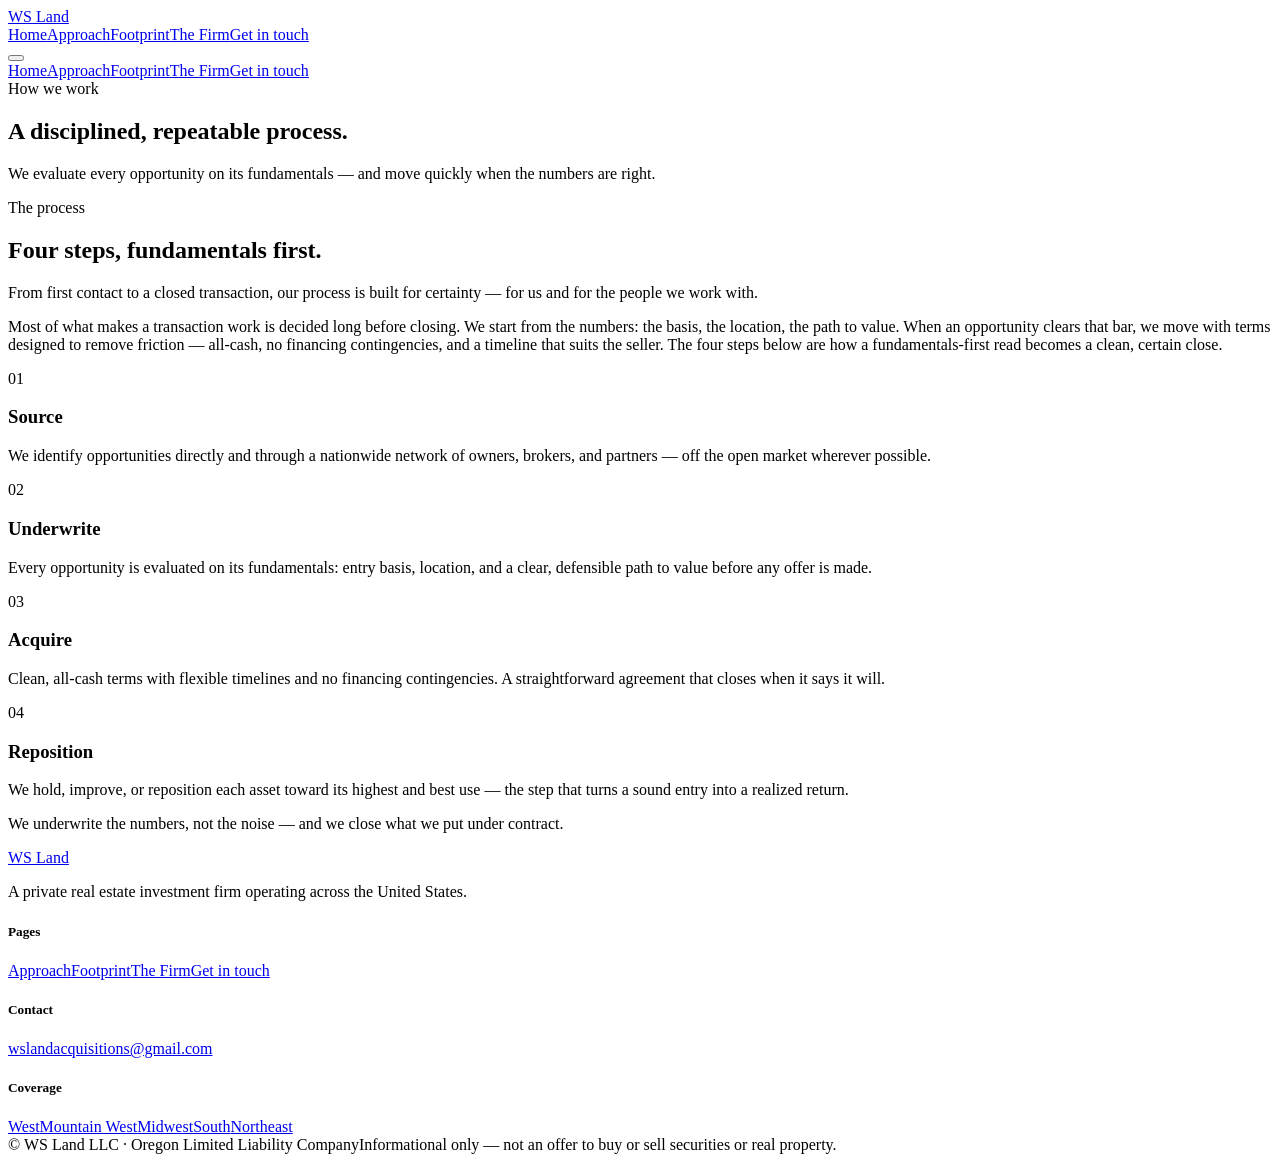
==== approach.html @ 8d70498f "Add approach.html - WS Land approach and process page" ====
<!DOCTYPE html><html lang="en"><head>
<meta charset="UTF-8"><meta name="viewport" content="width=device-width, initial-scale=1.0">
<title>Approach — WS Land</title>
<meta name="description" content="How WS Land sources, underwrites, acquires, and repositions residential property.">
<link rel="preconnect" href="https://fonts.googleapis.com"><link rel="preconnect" href="https://fonts.gstatic.com" crossorigin>
<link href="https://fonts.googleapis.com/css2?family=Archivo:wght@400;500;600;700&family=Fraunces:opsz,wght@9..144,400;9..144,500;9..144,600;9..144,700&family=Newsreader:ital,opsz,wght@0,6..72,400;0,6..72,500;1,6..72,400;1,6..72,500&display=swap" rel="stylesheet">
<link rel="stylesheet" href="assets/style.css">
</head><body>
<header class="nav"><div class="wrap nav-inner">
<a href="index.html" class="brand"><span class="mk"></span>WS Land</a>
<nav class="nav-links">
<a href="index.html">Home</a><a href="approach.html" class="active">Approach</a><a href="footprint.html">Footprint</a><a href="firm.html">The Firm</a><a href="contact.html" class="nav-cta">Get in touch</a>
</nav>
<button class="burger" id="burger" aria-label="Menu"><span></span><span></span><span></span></button>
</div></header>
<div class="mobile-menu" id="mobileMenu">
<a href="index.html">Home</a><a href="approach.html">Approach</a><a href="footprint.html">Footprint</a><a href="firm.html">The Firm</a><a href="contact.html">Get in touch</a>
</div>

<section class="page-head wrap">
  <span class="kicker">How we work</span>
  <h1>A disciplined, repeatable process.</h1>
  <p class="dek">We evaluate every opportunity on its fundamentals &mdash; and move quickly when the numbers are right.</p>
</section>

<section class="spread wrap">
  <aside class="rail reveal">
    <span class="kicker">The process</span>
    <h2>Four steps, fundamentals first.</h2>
    <p class="note">From first contact to a closed transaction, our process is built for certainty &mdash; for us and for the people we work with.</p>
  </aside>
  <div class="body-col">
    <p class="dropcap reveal">Most of what makes a transaction work is decided long before closing. We start from the numbers: the basis, the location, the path to value. When an opportunity clears that bar, we move with terms designed to remove friction &mdash; all-cash, no financing contingencies, and a timeline that suits the seller. The four steps below are how a fundamentals-first read becomes a clean, certain close.</p>
    <div class="steps-ed">
      <div class="step-ed reveal"><div class="s-num">01</div><div><h3>Source</h3><p>We identify opportunities directly and through a nationwide network of owners, brokers, and partners &mdash; off the open market wherever possible.</p></div></div>
      <div class="step-ed reveal"><div class="s-num">02</div><div><h3>Underwrite</h3><p>Every opportunity is evaluated on its fundamentals: entry basis, location, and a clear, defensible path to value before any offer is made.</p></div></div>
      <div class="step-ed reveal"><div class="s-num">03</div><div><h3>Acquire</h3><p>Clean, all-cash terms with flexible timelines and no financing contingencies. A straightforward agreement that closes when it says it will.</p></div></div>
      <div class="step-ed reveal"><div class="s-num">04</div><div><h3>Reposition</h3><p>We hold, improve, or reposition each asset toward its highest and best use &mdash; the step that turns a sound entry into a realized return.</p></div></div>
    </div>
    <p class="pullquote reveal">We underwrite the <span class="accent">numbers</span>, not the noise &mdash; and we close what we put under contract.</p>
  </div>
</section>

<footer><div class="wrap">
<div class="foot-top">
<div class="foot-brand"><a href="index.html" class="brand"><span class="mk"></span>WS Land</a><p>A private real estate investment firm operating across the United States.</p></div>
<div class="foot-cols">
<div class="foot-col"><h5>Pages</h5><a href="approach.html">Approach</a><a href="footprint.html">Footprint</a><a href="firm.html">The Firm</a><a href="contact.html">Get in touch</a></div>
<div class="foot-col"><h5>Contact</h5><a href="mailto:wslandacquisitions@gmail.com">wslandacquisitions@gmail.com</a></div>
<div class="foot-col"><h5>Coverage</h5><a href="footprint.html">West</a><a href="footprint.html">Mountain West</a><a href="footprint.html">Midwest</a><a href="footprint.html">South</a><a href="footprint.html">Northeast</a></div>
</div></div>
<div class="foot-bottom"><span>&copy; <span id="yr"></span> WS Land LLC &middot; Oregon Limited Liability Company</span><span>Informational only &mdash; not an offer to buy or sell securities or real property.</span></div>
</div></footer>
<script src="assets/app.js"></script>
</body></html>
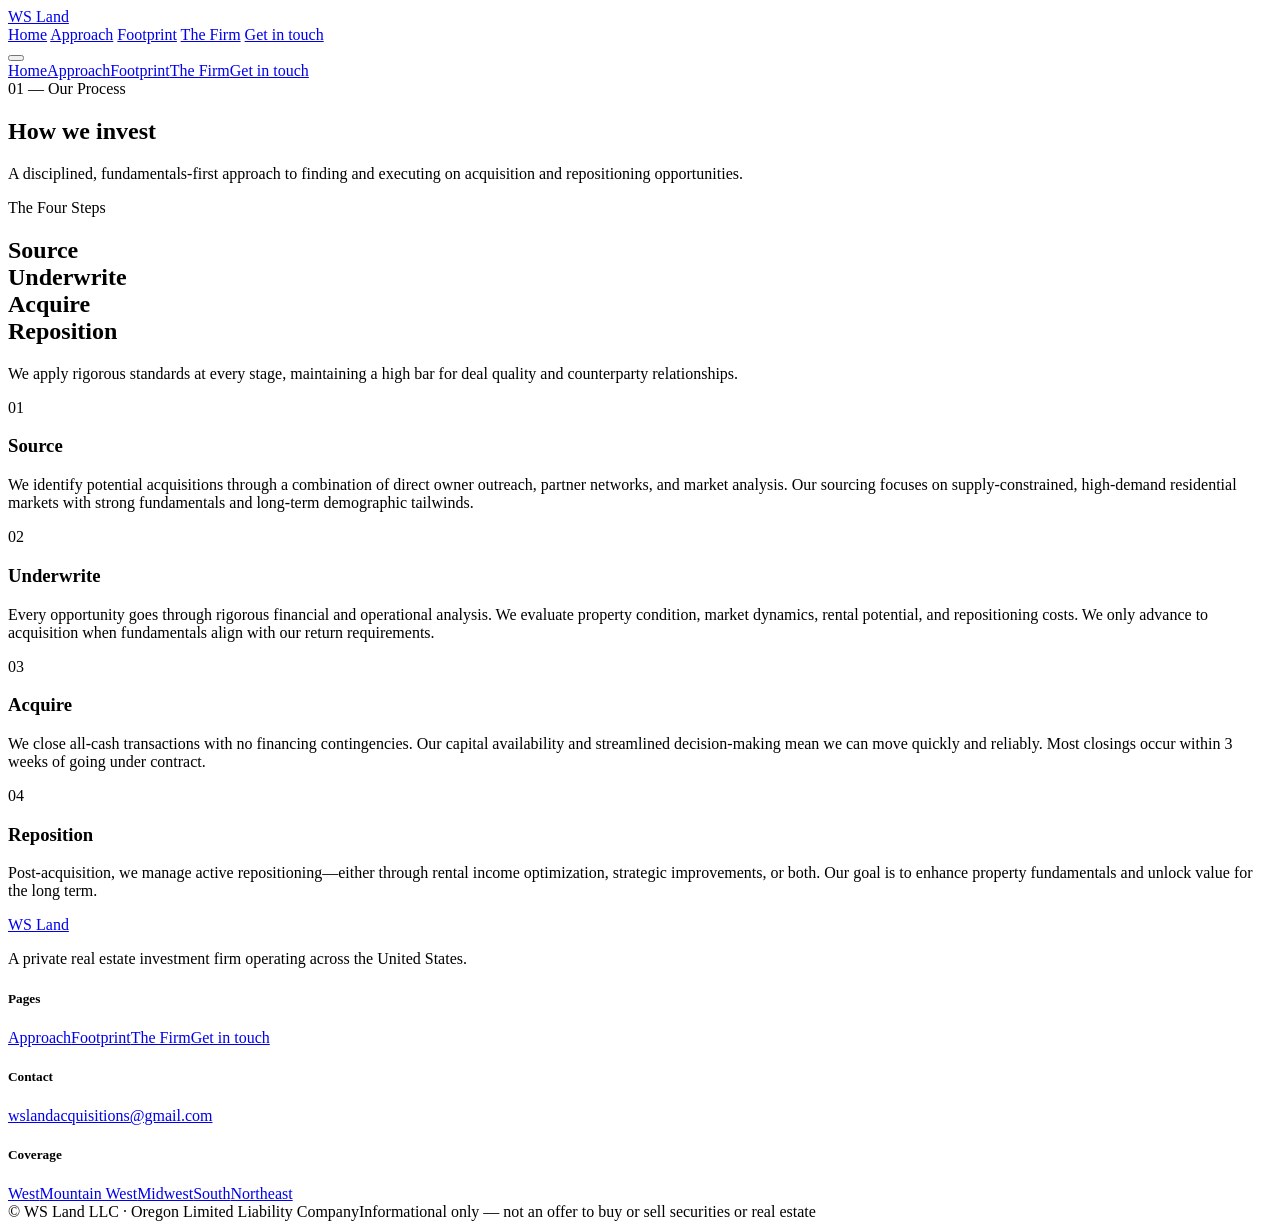
==== commit 580b96c5: "Fix asset paths for GitHub Pages deployment" ====
--- a/approach.html
+++ b/approach.html
@@ -1,55 +1,81 @@
 <!DOCTYPE html><html lang="en"><head>
 <meta charset="UTF-8"><meta name="viewport" content="width=device-width, initial-scale=1.0">
 <title>Approach — WS Land</title>
-<meta name="description" content="How WS Land sources, underwrites, acquires, and repositions residential property.">
+<meta name="description" content="Our investment approach: source, underwrite, acquire, reposition.">
 <link rel="preconnect" href="https://fonts.googleapis.com"><link rel="preconnect" href="https://fonts.gstatic.com" crossorigin>
-<link href="https://fonts.googleapis.com/css2?family=Archivo:wght@400;500;600;700&family=Fraunces:opsz,wght@9..144,400;9..144,500;9..144,600;9..144,700&family=Newsreader:ital,opsz,wght@0,6..72,400;0,6..72,500;1,6..72,400;1,6..72,500&display=swap" rel="stylesheet">
-<link rel="stylesheet" href="assets/style.css">
+<link href="https://fonts.googleapis.com/css2?family=Archivo:wght@400;500;600;700&family=Fraunces:opsz,wght@9..144,400;9..144,500;9..144,600;9..144,700&family=Newsreader:ital,opsz,wght@0,6..72,400;0,6..72,500;0,6..72,600;0,6..72,700&display=swap" rel="stylesheet">
+<link rel="stylesheet" href="/WSLand/assets/style.css">
 </head><body>
 <header class="nav"><div class="wrap nav-inner">
-<a href="index.html" class="brand"><span class="mk"></span>WS Land</a>
+<a href="/WSLand/index.html" class="brand"><span class="mk"></span>WS Land</a>
 <nav class="nav-links">
-<a href="index.html">Home</a><a href="approach.html" class="active">Approach</a><a href="footprint.html">Footprint</a><a href="firm.html">The Firm</a><a href="contact.html" class="nav-cta">Get in touch</a>
+<a href="/WSLand/index.html">Home</a>
+<a href="/WSLand/approach.html" class="active">Approach</a>
+<a href="/WSLand/footprint.html">Footprint</a>
+<a href="/WSLand/firm.html">The Firm</a>
+<a href="/WSLand/contact.html" class="nav-cta">Get in touch</a>
 </nav>
 <button class="burger" id="burger" aria-label="Menu"><span></span><span></span><span></span></button>
 </div></header>
 <div class="mobile-menu" id="mobileMenu">
-<a href="index.html">Home</a><a href="approach.html">Approach</a><a href="footprint.html">Footprint</a><a href="firm.html">The Firm</a><a href="contact.html">Get in touch</a>
+<a href="/WSLand/index.html">Home</a><a href="/WSLand/approach.html">Approach</a><a href="/WSLand/footprint.html">Footprint</a><a href="/WSLand/firm.html">The Firm</a><a href="/WSLand/contact.html">Get in touch</a>
 </div>
 
-<section class="page-head wrap">
-  <span class="kicker">How we work</span>
-  <h1>A disciplined, repeatable process.</h1>
-  <p class="dek">We evaluate every opportunity on its fundamentals &mdash; and move quickly when the numbers are right.</p>
+<section class="wrap page-head">
+  <span class="kicker">01 — Our Process</span>
+  <h1>How we invest</h1>
+  <p class="dek">A disciplined, fundamentals-first approach to finding and executing on acquisition and repositioning opportunities.</p>
 </section>
 
-<section class="spread wrap">
-  <aside class="rail reveal">
-    <span class="kicker">The process</span>
-    <h2>Four steps, fundamentals first.</h2>
-    <p class="note">From first contact to a closed transaction, our process is built for certainty &mdash; for us and for the people we work with.</p>
+<section class="wrap"><div class="spread">
+  <aside class="rail">
+    <span class="kicker">The Four Steps</span>
+    <h2>Source<br>Underwrite<br>Acquire<br>Reposition</h2>
+    <p class="note">We apply rigorous standards at every stage, maintaining a high bar for deal quality and counterparty relationships.</p>
   </aside>
   <div class="body-col">
-    <p class="dropcap reveal">Most of what makes a transaction work is decided long before closing. We start from the numbers: the basis, the location, the path to value. When an opportunity clears that bar, we move with terms designed to remove friction &mdash; all-cash, no financing contingencies, and a timeline that suits the seller. The four steps below are how a fundamentals-first read becomes a clean, certain close.</p>
     <div class="steps-ed">
-      <div class="step-ed reveal"><div class="s-num">01</div><div><h3>Source</h3><p>We identify opportunities directly and through a nationwide network of owners, brokers, and partners &mdash; off the open market wherever possible.</p></div></div>
-      <div class="step-ed reveal"><div class="s-num">02</div><div><h3>Underwrite</h3><p>Every opportunity is evaluated on its fundamentals: entry basis, location, and a clear, defensible path to value before any offer is made.</p></div></div>
-      <div class="step-ed reveal"><div class="s-num">03</div><div><h3>Acquire</h3><p>Clean, all-cash terms with flexible timelines and no financing contingencies. A straightforward agreement that closes when it says it will.</p></div></div>
-      <div class="step-ed reveal"><div class="s-num">04</div><div><h3>Reposition</h3><p>We hold, improve, or reposition each asset toward its highest and best use &mdash; the step that turns a sound entry into a realized return.</p></div></div>
+      <div class="step-ed">
+        <span class="s-num">01</span>
+        <div>
+          <h3>Source</h3>
+          <p>We identify potential acquisitions through a combination of direct owner outreach, partner networks, and market analysis. Our sourcing focuses on supply-constrained, high-demand residential markets with strong fundamentals and long-term demographic tailwinds.</p>
+        </div>
+      </div>
+      <div class="step-ed">
+        <span class="s-num">02</span>
+        <div>
+          <h3>Underwrite</h3>
+          <p>Every opportunity goes through rigorous financial and operational analysis. We evaluate property condition, market dynamics, rental potential, and repositioning costs. We only advance to acquisition when fundamentals align with our return requirements.</p>
+        </div>
+      </div>
+      <div class="step-ed">
+        <span class="s-num">03</span>
+        <div>
+          <h3>Acquire</h3>
+          <p>We close all-cash transactions with no financing contingencies. Our capital availability and streamlined decision-making mean we can move quickly and reliably. Most closings occur within 3 weeks of going under contract.</p>
+        </div>
+      </div>
+      <div class="step-ed">
+        <span class="s-num">04</span>
+        <div>
+          <h3>Reposition</h3>
+          <p>Post-acquisition, we manage active repositioning—either through rental income optimization, strategic improvements, or both. Our goal is to enhance property fundamentals and unlock value for the long term.</p>
+        </div>
+      </div>
     </div>
-    <p class="pullquote reveal">We underwrite the <span class="accent">numbers</span>, not the noise &mdash; and we close what we put under contract.</p>
   </div>
-</section>
+</div></section>
 
 <footer><div class="wrap">
 <div class="foot-top">
-<div class="foot-brand"><a href="index.html" class="brand"><span class="mk"></span>WS Land</a><p>A private real estate investment firm operating across the United States.</p></div>
+<div class="foot-brand"><a href="/WSLand/index.html" class="brand"><span class="mk"></span>WS Land</a><p>A private real estate investment firm operating across the United States.</p></div>
 <div class="foot-cols">
-<div class="foot-col"><h5>Pages</h5><a href="approach.html">Approach</a><a href="footprint.html">Footprint</a><a href="firm.html">The Firm</a><a href="contact.html">Get in touch</a></div>
+<div class="foot-col"><h5>Pages</h5><a href="/WSLand/approach.html">Approach</a><a href="/WSLand/footprint.html">Footprint</a><a href="/WSLand/firm.html">The Firm</a><a href="/WSLand/contact.html">Get in touch</a></div>
 <div class="foot-col"><h5>Contact</h5><a href="mailto:wslandacquisitions@gmail.com">wslandacquisitions@gmail.com</a></div>
-<div class="foot-col"><h5>Coverage</h5><a href="footprint.html">West</a><a href="footprint.html">Mountain West</a><a href="footprint.html">Midwest</a><a href="footprint.html">South</a><a href="footprint.html">Northeast</a></div>
+<div class="foot-col"><h5>Coverage</h5><a href="/WSLand/footprint.html">West</a><a href="/WSLand/footprint.html">Mountain West</a><a href="/WSLand/footprint.html">Midwest</a><a href="/WSLand/footprint.html">South</a><a href="/WSLand/footprint.html">Northeast</a></div>
 </div></div>
-<div class="foot-bottom"><span>&copy; <span id="yr"></span> WS Land LLC &middot; Oregon Limited Liability Company</span><span>Informational only &mdash; not an offer to buy or sell securities or real property.</span></div>
-</div></footer>
-<script src="assets/app.js"></script>
+<div class="foot-bottom"><span>© <span id="yr"></span> WS Land LLC · Oregon Limited Liability Company</span><span>Informational only — not an offer to buy or sell securities or real estate</span></div>
+</footer>
+<script src="/WSLand/assets/app.js"></script>
 </body></html>
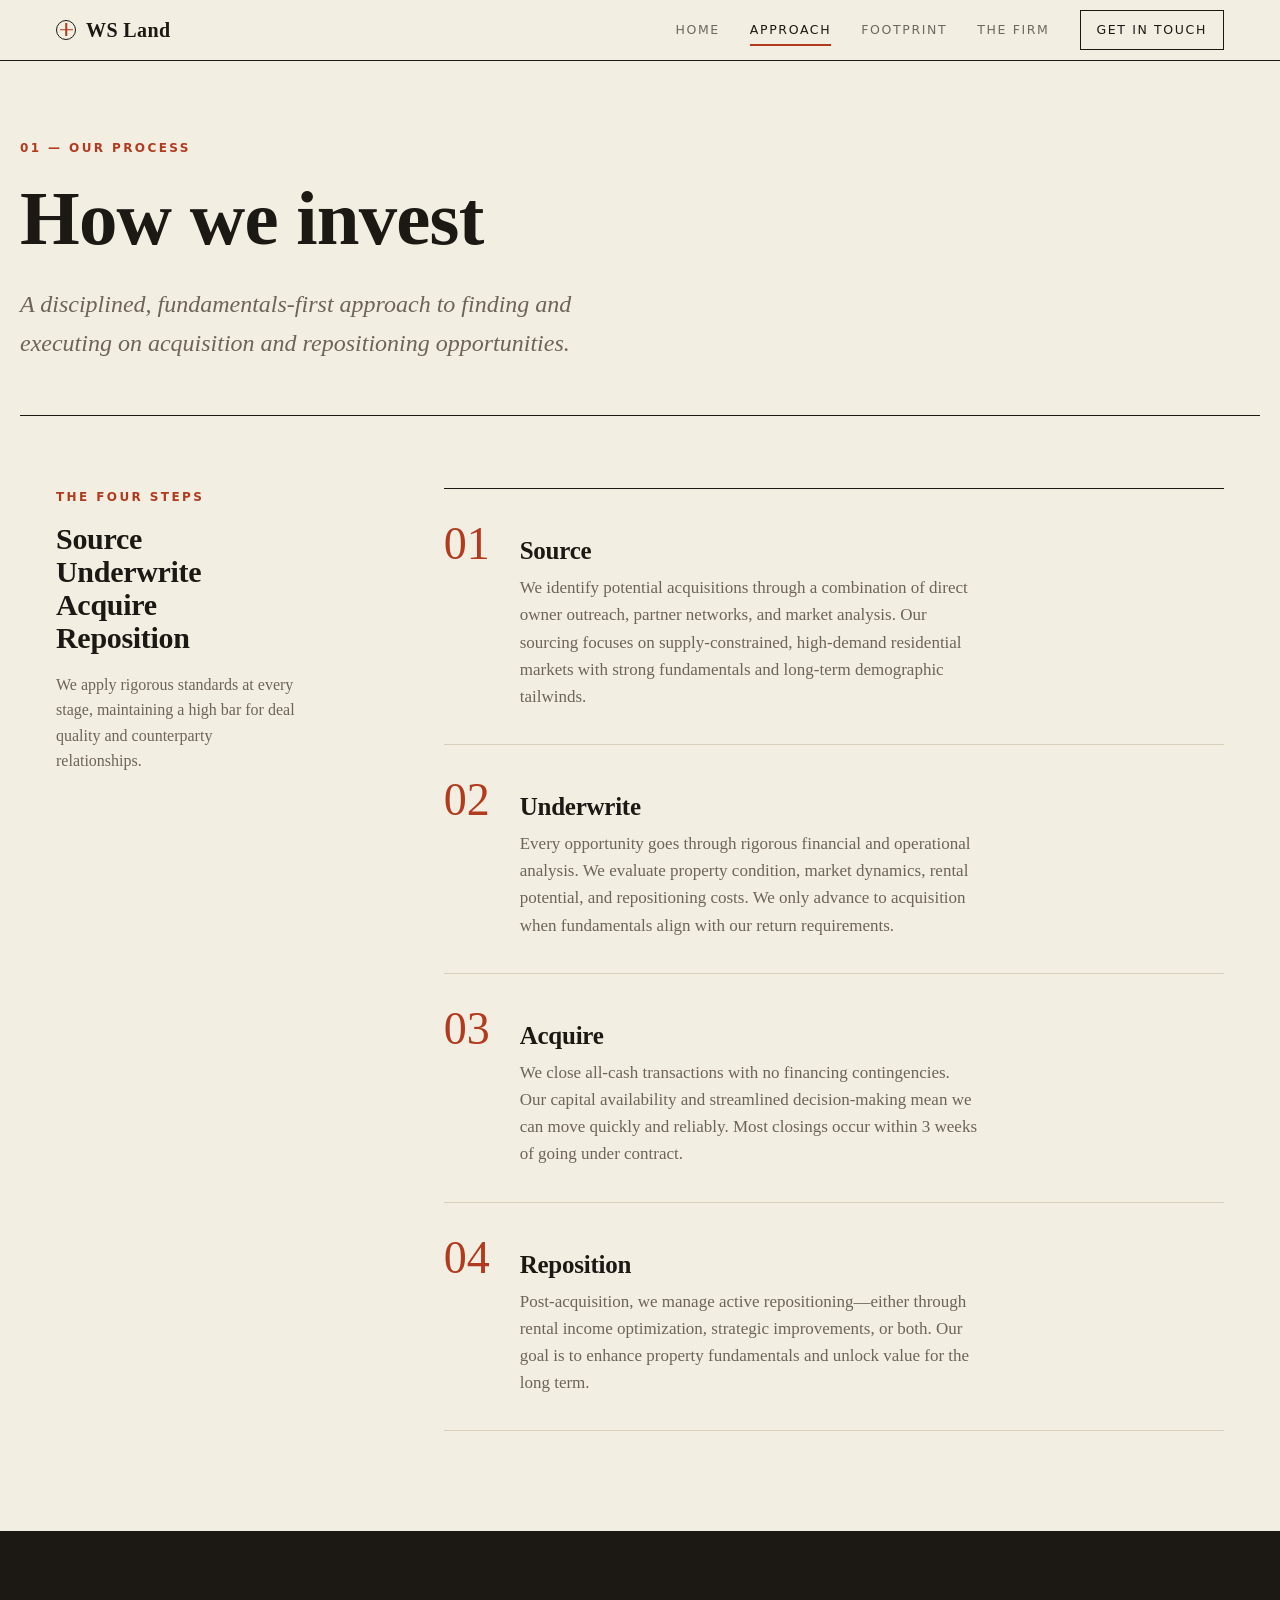
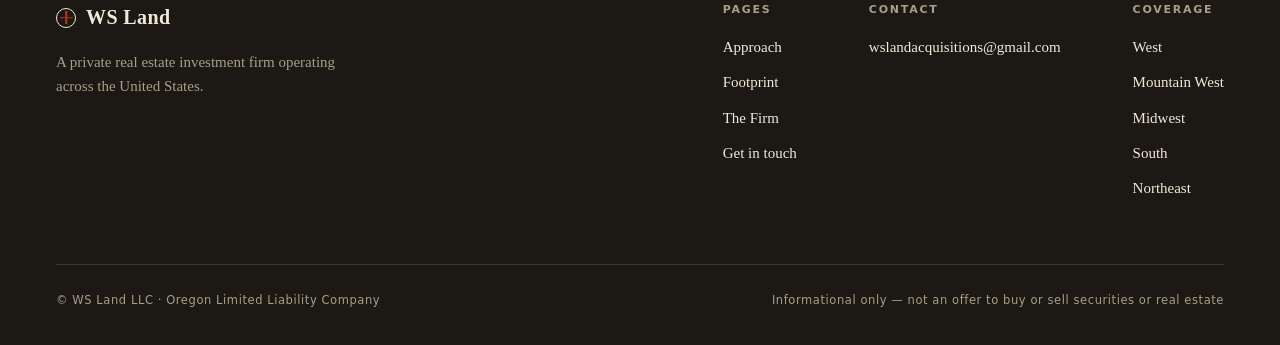
==== commit 51fd30fd: "Use relative paths for assets instead of absolute paths for GitHub Pages" ====
--- a/approach.html
+++ b/approach.html
@@ -4,21 +4,21 @@
 <meta name="description" content="Our investment approach: source, underwrite, acquire, reposition.">
 <link rel="preconnect" href="https://fonts.googleapis.com"><link rel="preconnect" href="https://fonts.gstatic.com" crossorigin>
 <link href="https://fonts.googleapis.com/css2?family=Archivo:wght@400;500;600;700&family=Fraunces:opsz,wght@9..144,400;9..144,500;9..144,600;9..144,700&family=Newsreader:ital,opsz,wght@0,6..72,400;0,6..72,500;0,6..72,600;0,6..72,700&display=swap" rel="stylesheet">
-<link rel="stylesheet" href="/WSLand/assets/style.css">
+<link rel="stylesheet" href="assets/style.css">
 </head><body>
 <header class="nav"><div class="wrap nav-inner">
-<a href="/WSLand/index.html" class="brand"><span class="mk"></span>WS Land</a>
+<a href="index.html" class="brand"><span class="mk"></span>WS Land</a>
 <nav class="nav-links">
-<a href="/WSLand/index.html">Home</a>
-<a href="/WSLand/approach.html" class="active">Approach</a>
-<a href="/WSLand/footprint.html">Footprint</a>
-<a href="/WSLand/firm.html">The Firm</a>
-<a href="/WSLand/contact.html" class="nav-cta">Get in touch</a>
+<a href="index.html">Home</a>
+<a href="approach.html" class="active">Approach</a>
+<a href="footprint.html">Footprint</a>
+<a href="firm.html">The Firm</a>
+<a href="contact.html" class="nav-cta">Get in touch</a>
 </nav>
 <button class="burger" id="burger" aria-label="Menu"><span></span><span></span><span></span></button>
 </div></header>
 <div class="mobile-menu" id="mobileMenu">
-<a href="/WSLand/index.html">Home</a><a href="/WSLand/approach.html">Approach</a><a href="/WSLand/footprint.html">Footprint</a><a href="/WSLand/firm.html">The Firm</a><a href="/WSLand/contact.html">Get in touch</a>
+<a href="index.html">Home</a><a href="approach.html">Approach</a><a href="footprint.html">Footprint</a><a href="firm.html">The Firm</a><a href="contact.html">Get in touch</a>
 </div>
 
 <section class="wrap page-head">
@@ -69,13 +69,13 @@
 
 <footer><div class="wrap">
 <div class="foot-top">
-<div class="foot-brand"><a href="/WSLand/index.html" class="brand"><span class="mk"></span>WS Land</a><p>A private real estate investment firm operating across the United States.</p></div>
+<div class="foot-brand"><a href="index.html" class="brand"><span class="mk"></span>WS Land</a><p>A private real estate investment firm operating across the United States.</p></div>
 <div class="foot-cols">
-<div class="foot-col"><h5>Pages</h5><a href="/WSLand/approach.html">Approach</a><a href="/WSLand/footprint.html">Footprint</a><a href="/WSLand/firm.html">The Firm</a><a href="/WSLand/contact.html">Get in touch</a></div>
+<div class="foot-col"><h5>Pages</h5><a href="approach.html">Approach</a><a href="footprint.html">Footprint</a><a href="firm.html">The Firm</a><a href="contact.html">Get in touch</a></div>
 <div class="foot-col"><h5>Contact</h5><a href="mailto:wslandacquisitions@gmail.com">wslandacquisitions@gmail.com</a></div>
-<div class="foot-col"><h5>Coverage</h5><a href="/WSLand/footprint.html">West</a><a href="/WSLand/footprint.html">Mountain West</a><a href="/WSLand/footprint.html">Midwest</a><a href="/WSLand/footprint.html">South</a><a href="/WSLand/footprint.html">Northeast</a></div>
+<div class="foot-col"><h5>Coverage</h5><a href="footprint.html">West</a><a href="footprint.html">Mountain West</a><a href="footprint.html">Midwest</a><a href="footprint.html">South</a><a href="footprint.html">Northeast</a></div>
 </div></div>
 <div class="foot-bottom"><span>© <span id="yr"></span> WS Land LLC · Oregon Limited Liability Company</span><span>Informational only — not an offer to buy or sell securities or real estate</span></div>
 </footer>
-<script src="/WSLand/assets/app.js"></script>
+<script src="assets/app.js"></script>
 </body></html>
--- a/assets/style.css
+++ b/assets/style.css
@@ -0,0 +1,240 @@
+:root{
+  --paper:#f3eee2; --paper-2:#eae0cf; --panel:#faf6ec;
+  --ink:#1c1813; --ink-2:#0f0c09;
+  --muted:#6d6457; --muted-2:#8a8173;
+  --line:#d8cfba; --line-2:#c7bb9f;
+  --accent:#b23a1e; --accent-deep:#8c2c14; --accent-soft:#d06a47;
+  --dark:#1c1813; --dark-2:#272019;
+  --on-dark:#f1e9d8; --on-dark-mute:#a99e88; --on-dark-accent:#df6c44;
+  --maxw:1240px; --gutter:36px;
+  --serif:"Fraunces",Georgia,serif;
+  --read:"Newsreader",Georgia,serif;
+  --grot:"Archivo",system-ui,sans-serif;
+  --ease:cubic-bezier(.22,.61,.36,1);
+}
+*{box-sizing:border-box;margin:0;padding:0}
+html{scroll-behavior:smooth}
+body{background:var(--paper);color:var(--ink);font-family:var(--read);font-size:18px;line-height:1.62;-webkit-font-smoothing:antialiased;overflow-x:hidden}
+body.scrolllock{overflow:hidden}
+::selection{background:var(--accent);color:#fff}
+a{color:inherit;text-decoration:none}
+svg{display:block}
+img{max-width:100%}
+
+.wrap{max-width:var(--maxw);margin:0 auto;padding:0 var(--gutter)}
+.kicker{font-family:var(--grot);font-size:12px;font-weight:600;letter-spacing:.2em;text-transform:uppercase;color:var(--accent)}
+.kicker.mute{color:var(--muted)}
+h1,h2,h3,h4{font-family:var(--serif);font-weight:500;letter-spacing:-.01em;line-height:1.08}
+.serif{font-family:var(--serif)} .read{font-family:var(--read)} .grot{font-family:var(--grot)}
+
+/* ---- NAV ---- */
+.nav{position:sticky;top:0;z-index:60;background:var(--paper);border-bottom:1px solid var(--ink)}
+.nav-inner{display:flex;align-items:center;justify-content:space-between;height:60px}
+.brand{font-family:var(--serif);font-size:20px;font-weight:600;letter-spacing:.02em;display:flex;align-items:center;gap:10px}
+.brand .mk{width:20px;height:20px;border:1.5px solid var(--ink);border-radius:50%;position:relative;flex:none}
+.brand .mk::before,.brand .mk::after{content:"";position:absolute;background:var(--accent)}
+.brand .mk::before{left:50%;top:2.5px;bottom:2.5px;width:1.5px;transform:translateX(-50%)}
+.brand .mk::after{top:50%;left:2.5px;right:2.5px;height:1.5px;transform:translateY(-50%)}
+.nav-links{display:flex;align-items:center;gap:30px}
+.nav-links a{font-family:var(--grot);font-size:12.5px;font-weight:500;letter-spacing:.13em;text-transform:uppercase;color:var(--ink);opacity:.62;transition:opacity .2s;padding:4px 0;position:relative}
+.nav-links a:hover{opacity:1}
+.nav-links a.active{opacity:1}
+.nav-links a.active::after{content:"";position:absolute;left:0;right:0;bottom:-2px;height:2px;background:var(--accent)}
+.nav-cta{padding:9px 16px!important;border:1px solid var(--ink);opacity:1!important}
+.nav-cta:hover{background:var(--ink);color:var(--paper)}
+.burger{display:none;flex-direction:column;gap:5px;background:none;border:none;cursor:pointer;padding:8px}
+.burger span{width:22px;height:1.5px;background:var(--ink);transition:.3s}
+.burger.x span:nth-child(1){transform:translateY(6.5px) rotate(45deg)}
+.burger.x span:nth-child(2){opacity:0}
+.burger.x span:nth-child(3){transform:translateY(-6.5px) rotate(-45deg)}
+.mobile-menu{display:none}
+
+/* ---- MASTHEAD (home) ---- */
+.masthead{padding:64px 0 30px;text-align:center}
+.mast-meta{display:flex;justify-content:space-between;align-items:center;font-family:var(--grot);font-size:11.5px;font-weight:600;letter-spacing:.18em;text-transform:uppercase;color:var(--muted);border-bottom:1px solid var(--ink);padding-bottom:12px}
+.mast-meta .accent{color:var(--accent)}
+.masthead h1{font-size:clamp(56px,13vw,168px);font-weight:600;letter-spacing:-.02em;line-height:.92;margin:26px 0 22px}
+.rule-double{border-top:3px solid var(--ink);border-bottom:1px solid var(--ink);height:5px;margin:0 0 22px}
+.mast-sub{font-family:var(--read);font-style:italic;font-size:clamp(18px,2.4vw,25px);color:var(--muted);max-width:40ch;margin:0 auto}
+
+/* lede story */
+.lede{padding:40px 0 12px;border-bottom:1px solid var(--line);margin-bottom:46px}
+.lede-grid{display:grid;grid-template-columns:1.6fr 1fr;gap:54px;align-items:end}
+.lede .dropcap{font-size:21px;line-height:1.62;color:var(--ink);max-width:54ch}
+.lede .dropcap::first-letter{font-family:var(--serif);float:left;font-size:5.1em;line-height:.74;font-weight:600;color:var(--accent);padding:.04em .1em 0 0}
+.lede-aside{font-family:var(--grot);font-size:12px;letter-spacing:.12em;text-transform:uppercase;color:var(--muted);border-left:2px solid var(--accent);padding-left:18px}
+.lede-aside b{display:block;font-family:var(--serif);font-size:34px;font-weight:500;letter-spacing:-.01em;text-transform:none;color:var(--ink);margin-bottom:4px}
+.lede-aside .row{margin-bottom:18px}
+
+/* ---- BENTO ---- */
+.bento{display:grid;grid-template-columns:repeat(4,1fr);grid-auto-rows:minmax(180px,auto);gap:14px;padding-bottom:90px}
+.tile{position:relative;border:1px solid var(--ink);background:var(--panel);padding:30px;display:flex;flex-direction:column;transition:transform .35s var(--ease),background .35s var(--ease);overflow:hidden}
+a.tile:hover{transform:translateY(-4px);background:#fff}
+.tile .t-num{font-family:var(--grot);font-size:12px;font-weight:700;letter-spacing:.18em;color:var(--accent)}
+.tile .t-title{font-family:var(--serif);font-size:30px;font-weight:600;margin-top:14px;line-height:1.04}
+.tile .t-desc{font-family:var(--read);font-size:16px;color:var(--muted);margin-top:12px;max-width:34ch;line-height:1.55}
+.tile .t-go{font-family:var(--grot);font-size:12px;font-weight:600;letter-spacing:.14em;text-transform:uppercase;margin-top:auto;padding-top:22px;display:inline-flex;align-items:center;gap:8px}
+.tile .t-go .arw{transition:transform .3s var(--ease)}
+a.tile:hover .t-go .arw{transform:translateX(5px)}
+.tile--lg{grid-column:span 2;grid-row:span 2}
+.tile--wide{grid-column:span 2}
+.tile--dark{background:var(--dark);color:var(--on-dark);border-color:var(--ink)}
+.tile--dark .t-desc{color:var(--on-dark-mute)}
+a.tile--dark:hover{background:var(--dark-2)}
+.tile--accent{background:var(--accent);color:#fff;border-color:var(--accent)}
+.tile--accent .t-num,.tile--accent .t-desc{color:rgba(255,255,255,.82)}
+a.tile--accent:hover{background:var(--accent-deep)}
+.tile-stat{display:grid;grid-template-columns:1fr 1fr;gap:18px 24px;align-content:center}
+.tile-stat .dv{font-family:var(--serif);font-size:40px;font-weight:500;line-height:1;font-variant-numeric:tabular-nums}
+.tile-stat .sfx{color:var(--accent)}
+.tile-stat .sl{font-family:var(--grot);font-size:10.5px;font-weight:600;letter-spacing:.12em;text-transform:uppercase;color:var(--muted);margin-top:8px;line-height:1.3}
+.tile-map{grid-column:span 2;padding:0;border-color:var(--ink);background:var(--dark);position:relative}
+.tile-map svg{width:100%;height:100%;position:absolute;inset:0}
+.tile-map .map-label{position:absolute;left:24px;bottom:22px;z-index:2;color:var(--on-dark)}
+.tile-map .map-label .t-num{color:var(--on-dark-accent)}
+.tile-map .map-label .t-title{font-size:26px}
+.tile-map .map-label .t-go{position:static;color:var(--on-dark);padding-top:10px}
+.us-line{fill:none;stroke:var(--on-dark);stroke-opacity:.32;stroke-width:1}
+.teaser-dot{fill:var(--on-dark-accent)}
+
+/* ---- PAGE HEADER (subpages) ---- */
+.page-head{padding:78px 0 52px;border-bottom:1px solid var(--ink)}
+.page-head .kicker{display:block;margin-bottom:20px}
+.page-head h1{font-size:clamp(40px,6vw,82px);font-weight:600;max-width:15ch}
+.page-head .dek{font-family:var(--read);font-style:italic;font-size:clamp(18px,2.4vw,24px);color:var(--muted);max-width:46ch;margin-top:24px}
+
+/* ---- EDITORIAL SPREAD ---- */
+.spread{display:grid;grid-template-columns:.42fr 1fr;gap:60px;padding:72px 0 90px}
+.rail{position:sticky;top:90px;align-self:start}
+.rail .kicker{display:block;margin-bottom:14px}
+.rail h2{font-size:30px;font-weight:600;line-height:1.1}
+.rail .note{font-family:var(--read);font-size:16px;color:var(--muted);margin-top:18px;line-height:1.6;max-width:30ch}
+.body-col .dropcap{font-size:20px;line-height:1.66;max-width:62ch;margin-bottom:40px}
+.body-col .dropcap::first-letter{font-family:var(--serif);float:left;font-size:4.8em;line-height:.76;font-weight:600;color:var(--accent);padding:.04em .1em 0 0}
+
+.steps-ed{border-top:1px solid var(--ink)}
+.step-ed{display:grid;grid-template-columns:auto 1fr;gap:30px;padding:34px 0;border-bottom:1px solid var(--line);align-items:baseline}
+.step-ed .s-num{font-family:var(--serif);font-size:46px;font-weight:500;color:var(--accent);line-height:.9;font-variant-numeric:tabular-nums}
+.step-ed h3{font-size:25px;font-weight:600;margin-bottom:10px}
+.step-ed p{font-family:var(--read);font-size:17px;color:var(--muted);max-width:54ch;line-height:1.6}
+
+.pullquote{font-family:var(--serif);font-weight:500;font-size:clamp(26px,4vw,42px);line-height:1.18;letter-spacing:-.01em;max-width:18ch;margin:14px 0;border-top:3px solid var(--ink);padding-top:26px}
+.pullquote .accent{color:var(--accent)}
+
+/* firm columns */
+.columns{column-count:2;column-gap:48px;font-family:var(--read);font-size:17.5px;line-height:1.66;color:var(--ink)}
+.columns p{margin-bottom:18px;break-inside:avoid}
+.columns .dropcap::first-letter{font-family:var(--serif);float:left;font-size:4.4em;line-height:.78;font-weight:600;color:var(--accent);padding:.04em .1em 0 0}
+.standing{border-top:1px solid var(--ink);margin-top:14px}
+.standing .si{display:flex;justify-content:space-between;gap:20px;padding:16px 0;border-bottom:1px solid var(--line);font-family:var(--grot);font-size:13px;letter-spacing:.04em}
+.standing .si .k{color:var(--muted);text-transform:uppercase;font-size:11px;letter-spacing:.12em;font-weight:600}
+.standing .si .v{font-family:var(--serif);font-size:18px;color:var(--ink)}
+
+/* ---- ATLAS (footprint) ---- */
+.atlas{display:grid;grid-template-columns:.4fr 1fr;gap:48px;padding:64px 0 90px;align-items:start}
+.mkt-list{border-top:1px solid var(--ink)}
+.mkt-item{width:100%;text-align:left;background:none;border:none;border-bottom:1px solid var(--line);cursor:pointer;padding:20px 4px 20px 0;display:grid;grid-template-columns:auto 1fr auto;align-items:center;gap:16px;transition:padding-left .3s var(--ease)}
+.mkt-item:hover{padding-left:10px}
+.mkt-item.active{padding-left:14px}
+.mkt-item .mkt-idx{font-family:var(--grot);font-size:12px;font-weight:700;letter-spacing:.1em;color:var(--muted)}
+.mkt-item.active .mkt-idx{color:var(--accent)}
+.mkt-item .mkt-name{font-family:var(--serif);font-size:21px;font-weight:600;transition:color .25s}
+.mkt-item.active .mkt-name{color:var(--accent)}
+.mkt-dot{width:9px;height:9px;border:1.5px solid var(--line-2);transform:rotate(45deg);transition:.25s}
+.mkt-item.active .mkt-dot{background:var(--accent);border-color:var(--accent)}
+.map-stage{border:1px solid var(--ink);background:var(--panel);padding:22px}
+.map-stage svg{width:100%;height:auto}
+.grat{stroke:var(--ink);stroke-opacity:.07;stroke-width:1}
+.map-stage .us-line{stroke:var(--ink);stroke-opacity:.34}
+.dot{transition:fill .35s,r .35s}
+.dot.off{fill:var(--ink);fill-opacity:.22}
+.dot.on{fill:var(--accent)}
+.dot-pulse{fill:none;stroke:var(--accent);opacity:0}
+.dot-pulse.live{animation:pulse 2.6s ease-out infinite}
+@keyframes pulse{0%{r:5;opacity:.55}100%{r:22;opacity:0}}
+.map-cap{display:flex;justify-content:space-between;font-family:var(--grot);font-size:11px;letter-spacing:.14em;text-transform:uppercase;color:var(--muted);margin-top:14px;border-top:1px solid var(--line);padding-top:12px}
+.map-readout{margin-top:26px;border-top:3px solid var(--ink);padding-top:22px;max-width:60ch}
+.map-readout .ro-tag{font-family:var(--grot);font-size:11px;font-weight:600;letter-spacing:.18em;text-transform:uppercase;color:var(--accent);margin-bottom:12px}
+.map-readout h3{font-size:30px;font-weight:600;margin-bottom:12px}
+.map-readout p{font-family:var(--read);font-size:17px;color:var(--muted);line-height:1.6;margin-bottom:18px}
+.chips{display:flex;flex-wrap:wrap;gap:8px}
+.chips span{font-family:var(--grot);font-size:11px;font-weight:600;letter-spacing:.1em;padding:5px 11px;border:1px solid var(--line-2);color:var(--ink)}
+
+/* ---- CONTACT ---- */
+.contact{display:grid;grid-template-columns:.85fr 1.15fr;gap:64px;padding:64px 0 96px;align-items:start}
+.contact .lead h2{font-size:clamp(30px,4vw,48px);font-weight:600;margin-bottom:20px;line-height:1.08}
+.contact .lead p{font-family:var(--read);font-size:18px;color:var(--muted);max-width:38ch;line-height:1.6}
+.contact .email{margin-top:30px;font-family:var(--grot);font-size:15px;font-weight:600;letter-spacing:.02em}
+.contact .email a{border-bottom:2px solid var(--accent);padding-bottom:2px}
+.contact .email a:hover{color:var(--accent)}
+.form-card{border:1px solid var(--ink);background:var(--panel);padding:34px}
+.field{margin-bottom:20px}
+.field-row{display:grid;grid-template-columns:1fr 1fr;gap:20px}
+.field label{display:block;font-family:var(--grot);font-size:11px;font-weight:600;letter-spacing:.14em;text-transform:uppercase;color:var(--muted);margin-bottom:8px}
+.field input,.field select,.field textarea{width:100%;background:var(--paper);border:1px solid var(--line-2);padding:13px;color:var(--ink);font-family:var(--read);font-size:16px;transition:border-color .2s}
+.field input:focus,.field select:focus,.field textarea:focus{outline:none;border-color:var(--accent)}
+.field textarea{resize:vertical;min-height:108px}
+.field select{appearance:none;background-image:url("data:image/svg+xml,%3Csvg xmlns='http://www.w3.org/2000/svg' width='12' height='8'%3E%3Cpath d='M1 1l5 5 5-5' stroke='%236d6457' stroke-width='1.5' fill='none'/%3E%3C/svg%3E");background-repeat:no-repeat;background-position:right 14px center}
+.field.err input,.field.err select,.field.err textarea{border-color:var(--accent)}
+.field .msg{font-family:var(--grot);font-size:11.5px;color:var(--accent);margin-top:6px;display:none;letter-spacing:.04em}
+.field.err .msg{display:block}
+.form-submit{width:100%;background:var(--ink);color:var(--paper);border:none;padding:16px;font-family:var(--grot);font-size:12.5px;font-weight:600;letter-spacing:.14em;text-transform:uppercase;cursor:pointer;transition:background .3s var(--ease)}
+.form-submit:hover{background:var(--accent)}
+.form-note{font-family:var(--read);font-size:13px;color:var(--muted);margin-top:14px;line-height:1.5}
+.form-success{display:none;text-align:center;padding:54px 24px;border:1px solid var(--ink)}
+.form-success.show{display:block;animation:fade .6s var(--ease)}
+.form-success .chk{width:46px;height:46px;border-radius:50%;border:1.5px solid var(--accent);display:flex;align-items:center;justify-content:center;margin:0 auto 20px;color:var(--accent)}
+.form-success h3{font-size:25px;font-weight:600;margin-bottom:10px}
+.form-success p{font-family:var(--read);color:var(--muted)}
+
+/* ---- FOOTER ---- */
+footer{background:var(--dark);color:var(--on-dark);padding:70px 0 36px;margin-top:10px}
+.foot-top{display:flex;justify-content:space-between;gap:50px;flex-wrap:wrap;margin-bottom:52px}
+.foot-brand{max-width:32ch}
+.foot-brand .brand{color:var(--on-dark);margin-bottom:16px}
+.foot-brand .brand .mk{border-color:var(--on-dark)}
+.foot-brand p{font-family:var(--read);font-size:15px;color:var(--on-dark-mute);line-height:1.6}
+.foot-cols{display:flex;gap:72px;flex-wrap:wrap}
+.foot-col h5{font-family:var(--grot);font-size:11px;font-weight:600;letter-spacing:.16em;text-transform:uppercase;color:var(--on-dark-mute);margin-bottom:16px}
+.foot-col a{display:block;font-family:var(--read);font-size:15px;color:var(--on-dark);margin-bottom:11px;transition:color .2s}
+.foot-col a:hover{color:var(--on-dark-accent)}
+.foot-bottom{border-top:1px solid rgba(255,255,255,.14);padding-top:26px;display:flex;justify-content:space-between;flex-wrap:wrap;gap:14px;font-family:var(--grot);font-size:11.5px;letter-spacing:.05em;color:var(--on-dark-mute)}
+
+/* ---- REVEAL ---- */
+.reveal{opacity:0;transform:translateY(20px);transition:opacity .8s var(--ease),transform .8s var(--ease)}
+.reveal.in{opacity:1;transform:none}
+@keyframes fade{from{opacity:0;transform:translateY(14px)}to{opacity:1;transform:none}}
+
+/* ---- RESPONSIVE ---- */
+@media(max-width:1000px){
+  .lede-grid{grid-template-columns:1fr;gap:34px}
+  .spread{grid-template-columns:1fr;gap:34px}
+  .rail{position:static}
+  .atlas{grid-template-columns:1fr;gap:34px}
+  .contact{grid-template-columns:1fr;gap:38px}
+  .columns{column-count:1}
+}
+@media(max-width:820px){
+  .nav-links{display:none}
+  .burger{display:flex}
+  .mobile-menu{display:block;position:fixed;inset:60px 0 auto 0;background:var(--paper);border-bottom:1px solid var(--ink);padding:14px var(--gutter) 22px;transform:translateY(-130%);transition:transform .4s var(--ease);z-index:55}
+  .mobile-menu.open{transform:translateY(0)}
+  .mobile-menu a{display:block;padding:14px 0;font-family:var(--serif);font-size:21px;border-bottom:1px solid var(--line)}
+  .mobile-menu a:last-child{border-bottom:none}
+  .bento{grid-template-columns:1fr 1fr}
+  .tile--lg{grid-column:span 2;grid-row:span 1}
+  .tile--wide,.tile-map{grid-column:span 2}
+  .field-row{grid-template-columns:1fr}
+}
+@media(max-width:520px){
+  :root{--gutter:22px}
+  .bento{grid-template-columns:1fr}
+  .tile--lg,.tile--wide,.tile-map{grid-column:span 1}
+  .tile-map{min-height:280px}
+  .tile-stat{grid-template-columns:1fr 1fr}
+  .mast-meta{font-size:9.5px}
+}
+@media(prefers-reduced-motion:reduce){
+  *{animation:none!important;transition:none!important;scroll-behavior:auto!important}
+  .reveal{opacity:1;transform:none}
+}
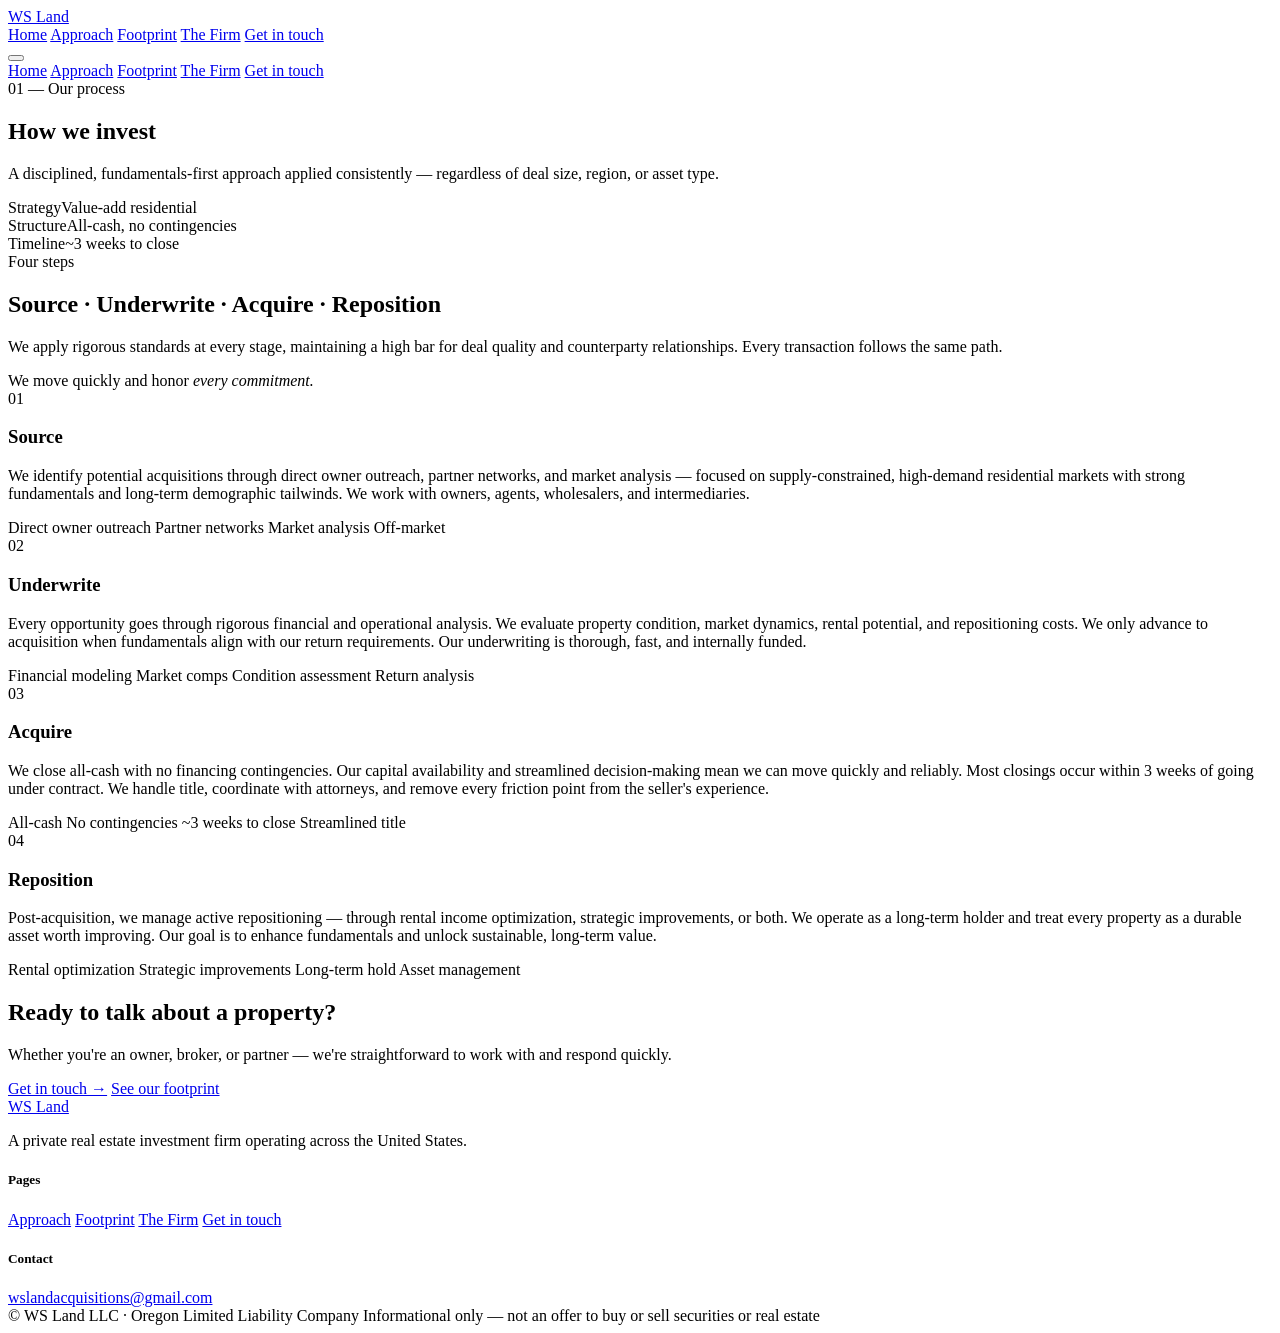
==== commit 9fb55fdd: "Add files via upload" ====
--- a/approach.html
+++ b/approach.html
@@ -1,81 +1,150 @@
-<!DOCTYPE html><html lang="en"><head>
-<meta charset="UTF-8"><meta name="viewport" content="width=device-width, initial-scale=1.0">
+<!DOCTYPE html>
+<html lang="en">
+<head>
+<meta charset="UTF-8">
+<meta name="viewport" content="width=device-width, initial-scale=1.0">
 <title>Approach — WS Land</title>
-<meta name="description" content="Our investment approach: source, underwrite, acquire, reposition.">
-<link rel="preconnect" href="https://fonts.googleapis.com"><link rel="preconnect" href="https://fonts.gstatic.com" crossorigin>
-<link href="https://fonts.googleapis.com/css2?family=Archivo:wght@400;500;600;700&family=Fraunces:opsz,wght@9..144,400;9..144,500;9..144,600;9..144,700&family=Newsreader:ital,opsz,wght@0,6..72,400;0,6..72,500;0,6..72,600;0,6..72,700&display=swap" rel="stylesheet">
-<link rel="stylesheet" href="assets/style.css">
-</head><body>
-<header class="nav"><div class="wrap nav-inner">
-<a href="index.html" class="brand"><span class="mk"></span>WS Land</a>
-<nav class="nav-links">
-<a href="index.html">Home</a>
-<a href="approach.html" class="active">Approach</a>
-<a href="footprint.html">Footprint</a>
-<a href="firm.html">The Firm</a>
-<a href="contact.html" class="nav-cta">Get in touch</a>
-</nav>
-<button class="burger" id="burger" aria-label="Menu"><span></span><span></span><span></span></button>
-</div></header>
+<meta name="description" content="Our investment approach: source, underwrite, acquire, reposition. A disciplined, fundamentals-first process applied to every deal.">
+<link rel="preconnect" href="https://fonts.googleapis.com">
+<link rel="preconnect" href="https://fonts.gstatic.com" crossorigin>
+<link href="https://fonts.googleapis.com/css2?family=Archivo:wght@400;500;600;700&family=Fraunces:opsz,wght@9..144,400;9..144,500;9..144,600;9..144,700&family=Newsreader:ital,opsz,wght@0,6..72,400;0,6..72,500;0,6..72,600;0,6..72,700;1,6..72,400;1,6..72,500&display=swap" rel="stylesheet">
+<link rel="stylesheet" href="assets/style-v2.css">
+</head>
+<body>
+
+<header class="nav scrolled">
+  <div class="wrap nav-inner">
+    <a href="index.html" class="brand"><span class="mk"></span>WS Land</a>
+    <nav class="nav-links">
+      <a href="index.html">Home</a>
+      <a href="approach.html" class="active">Approach</a>
+      <a href="footprint.html">Footprint</a>
+      <a href="firm.html">The Firm</a>
+      <a href="contact.html" class="nav-cta">Get in touch</a>
+    </nav>
+    <button class="burger" id="burger" aria-label="Toggle menu"><span></span><span></span><span></span></button>
+  </div>
+</header>
 <div class="mobile-menu" id="mobileMenu">
-<a href="index.html">Home</a><a href="approach.html">Approach</a><a href="footprint.html">Footprint</a><a href="firm.html">The Firm</a><a href="contact.html">Get in touch</a>
+  <a href="index.html">Home</a>
+  <a href="approach.html">Approach</a>
+  <a href="footprint.html">Footprint</a>
+  <a href="firm.html">The Firm</a>
+  <a href="contact.html">Get in touch</a>
 </div>
 
-<section class="wrap page-head">
-  <span class="kicker">01 — Our Process</span>
+<section class="page-hero wrap">
+  <div class="page-kicker">01 — Our process</div>
   <h1>How we invest</h1>
-  <p class="dek">A disciplined, fundamentals-first approach to finding and executing on acquisition and repositioning opportunities.</p>
+  <p class="dek">A disciplined, fundamentals-first approach applied consistently — regardless of deal size, region, or asset type.</p>
+  <div class="page-meta">
+    <div class="page-meta-item">Strategy<span>Value-add residential</span></div>
+    <div class="page-meta-item">Structure<span>All-cash, no contingencies</span></div>
+    <div class="page-meta-item">Timeline<span>~3 weeks to close</span></div>
+  </div>
 </section>
 
-<section class="wrap"><div class="spread">
-  <aside class="rail">
-    <span class="kicker">The Four Steps</span>
-    <h2>Source<br>Underwrite<br>Acquire<br>Reposition</h2>
-    <p class="note">We apply rigorous standards at every stage, maintaining a high bar for deal quality and counterparty relationships.</p>
+<div class="approach-layout">
+  <aside class="approach-rail reveal">
+    <div class="page-kicker">Four steps</div>
+    <h2>Source · Underwrite · Acquire · Reposition</h2>
+    <p>We apply rigorous standards at every stage, maintaining a high bar for deal quality and counterparty relationships. Every transaction follows the same path.</p>
+    <div class="rail-quote">
+      We move quickly and honor <em>every commitment.</em>
+    </div>
   </aside>
-  <div class="body-col">
-    <div class="steps-ed">
-      <div class="step-ed">
-        <span class="s-num">01</span>
-        <div>
-          <h3>Source</h3>
-          <p>We identify potential acquisitions through a combination of direct owner outreach, partner networks, and market analysis. Our sourcing focuses on supply-constrained, high-demand residential markets with strong fundamentals and long-term demographic tailwinds.</p>
+
+  <div class="steps-list">
+    <div class="step-item reveal">
+      <span class="step-num">01</span>
+      <div>
+        <h3>Source</h3>
+        <p>We identify potential acquisitions through direct owner outreach, partner networks, and market analysis — focused on supply-constrained, high-demand residential markets with strong fundamentals and long-term demographic tailwinds. We work with owners, agents, wholesalers, and intermediaries.</p>
+        <div class="step-tags">
+          <span class="step-tag">Direct owner outreach</span>
+          <span class="step-tag">Partner networks</span>
+          <span class="step-tag">Market analysis</span>
+          <span class="step-tag">Off-market</span>
         </div>
       </div>
-      <div class="step-ed">
-        <span class="s-num">02</span>
-        <div>
-          <h3>Underwrite</h3>
-          <p>Every opportunity goes through rigorous financial and operational analysis. We evaluate property condition, market dynamics, rental potential, and repositioning costs. We only advance to acquisition when fundamentals align with our return requirements.</p>
+    </div>
+    <div class="step-item reveal">
+      <span class="step-num">02</span>
+      <div>
+        <h3>Underwrite</h3>
+        <p>Every opportunity goes through rigorous financial and operational analysis. We evaluate property condition, market dynamics, rental potential, and repositioning costs. We only advance to acquisition when fundamentals align with our return requirements. Our underwriting is thorough, fast, and internally funded.</p>
+        <div class="step-tags">
+          <span class="step-tag">Financial modeling</span>
+          <span class="step-tag">Market comps</span>
+          <span class="step-tag">Condition assessment</span>
+          <span class="step-tag">Return analysis</span>
         </div>
       </div>
-      <div class="step-ed">
-        <span class="s-num">03</span>
-        <div>
-          <h3>Acquire</h3>
-          <p>We close all-cash transactions with no financing contingencies. Our capital availability and streamlined decision-making mean we can move quickly and reliably. Most closings occur within 3 weeks of going under contract.</p>
+    </div>
+    <div class="step-item reveal">
+      <span class="step-num">03</span>
+      <div>
+        <h3>Acquire</h3>
+        <p>We close all-cash with no financing contingencies. Our capital availability and streamlined decision-making mean we can move quickly and reliably. Most closings occur within 3 weeks of going under contract. We handle title, coordinate with attorneys, and remove every friction point from the seller's experience.</p>
+        <div class="step-tags">
+          <span class="step-tag">All-cash</span>
+          <span class="step-tag">No contingencies</span>
+          <span class="step-tag">~3 weeks to close</span>
+          <span class="step-tag">Streamlined title</span>
         </div>
       </div>
-      <div class="step-ed">
-        <span class="s-num">04</span>
-        <div>
-          <h3>Reposition</h3>
-          <p>Post-acquisition, we manage active repositioning—either through rental income optimization, strategic improvements, or both. Our goal is to enhance property fundamentals and unlock value for the long term.</p>
+    </div>
+    <div class="step-item reveal">
+      <span class="step-num">04</span>
+      <div>
+        <h3>Reposition</h3>
+        <p>Post-acquisition, we manage active repositioning — through rental income optimization, strategic improvements, or both. We operate as a long-term holder and treat every property as a durable asset worth improving. Our goal is to enhance fundamentals and unlock sustainable, long-term value.</p>
+        <div class="step-tags">
+          <span class="step-tag">Rental optimization</span>
+          <span class="step-tag">Strategic improvements</span>
+          <span class="step-tag">Long-term hold</span>
+          <span class="step-tag">Asset management</span>
         </div>
       </div>
     </div>
   </div>
-</div></section>
+</div>
 
-<footer><div class="wrap">
-<div class="foot-top">
-<div class="foot-brand"><a href="index.html" class="brand"><span class="mk"></span>WS Land</a><p>A private real estate investment firm operating across the United States.</p></div>
-<div class="foot-cols">
-<div class="foot-col"><h5>Pages</h5><a href="approach.html">Approach</a><a href="footprint.html">Footprint</a><a href="firm.html">The Firm</a><a href="contact.html">Get in touch</a></div>
-<div class="foot-col"><h5>Contact</h5><a href="mailto:wslandacquisitions@gmail.com">wslandacquisitions@gmail.com</a></div>
-<div class="foot-col"><h5>Coverage</h5><a href="footprint.html">West</a><a href="footprint.html">Mountain West</a><a href="footprint.html">Midwest</a><a href="footprint.html">South</a><a href="footprint.html">Northeast</a></div>
-</div></div>
-<div class="foot-bottom"><span>© <span id="yr"></span> WS Land LLC · Oregon Limited Liability Company</span><span>Informational only — not an offer to buy or sell securities or real estate</span></div>
+<section class="cta-section">
+  <h2 class="reveal">Ready to talk about a property?</h2>
+  <p class="reveal reveal-delay-1">Whether you're an owner, broker, or partner — we're straightforward to work with and respond quickly.</p>
+  <div class="cta-btns reveal reveal-delay-2">
+    <a href="contact.html" class="btn-primary">Get in touch →</a>
+    <a href="footprint.html" class="btn-outline">See our footprint</a>
+  </div>
+</section>
+
+<footer>
+  <div class="foot-top">
+    <div class="foot-brand">
+      <a href="index.html" class="brand"><span class="mk"></span>WS Land</a>
+      <p>A private real estate investment firm operating across the United States.</p>
+    </div>
+    <div class="foot-cols">
+      <div class="foot-col">
+        <h5>Pages</h5>
+        <a href="approach.html">Approach</a>
+        <a href="footprint.html">Footprint</a>
+        <a href="firm.html">The Firm</a>
+        <a href="contact.html">Get in touch</a>
+      </div>
+      <div class="foot-col">
+        <h5>Contact</h5>
+        <a href="mailto:wslandacquisitions@gmail.com">wslandacquisitions@gmail.com</a>
+      </div>
+    </div>
+  </div>
+  <div class="foot-bottom">
+    <span>© <span id="yr"></span> WS Land LLC · Oregon Limited Liability Company</span>
+    <span>Informational only — not an offer to buy or sell securities or real estate</span>
+  </div>
 </footer>
-<script src="assets/app.js"></script>
-</body></html>+
+<script src="assets/app-v2.js"></script>
+</body>
+</html>
